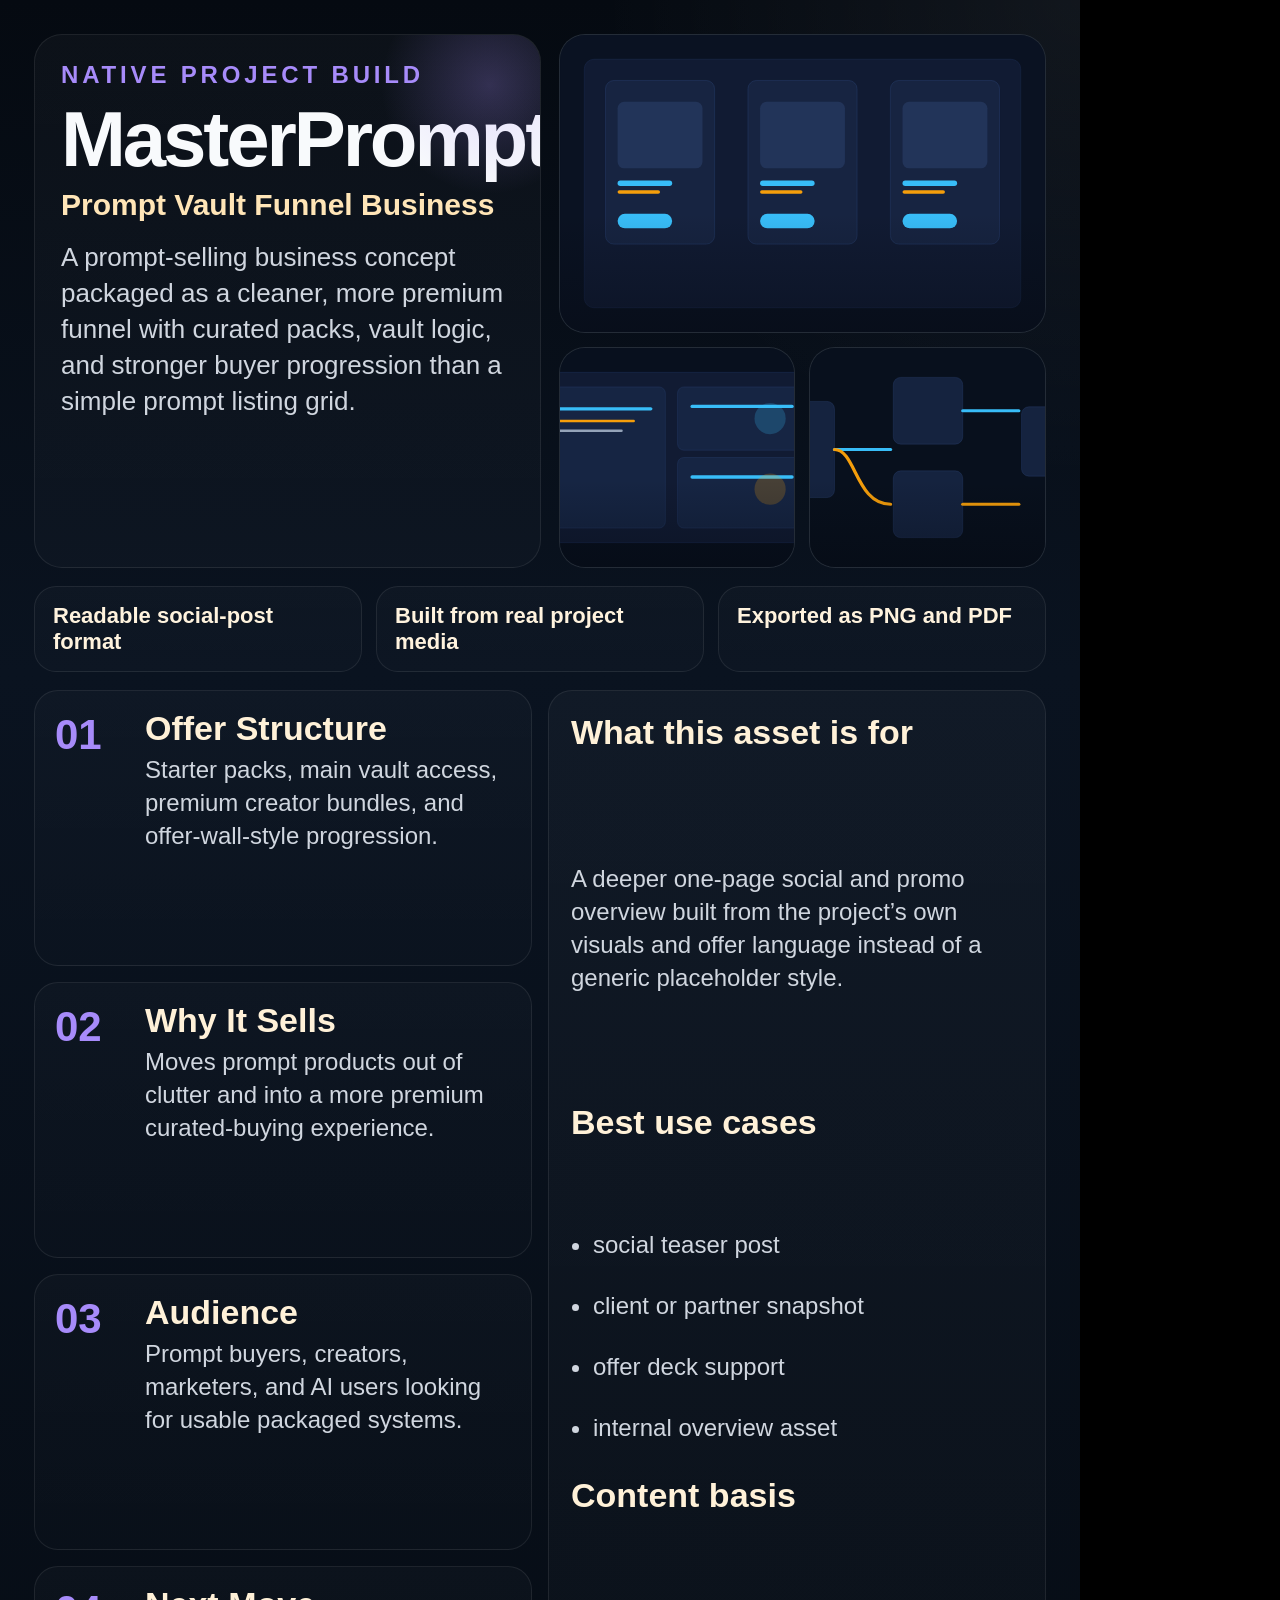
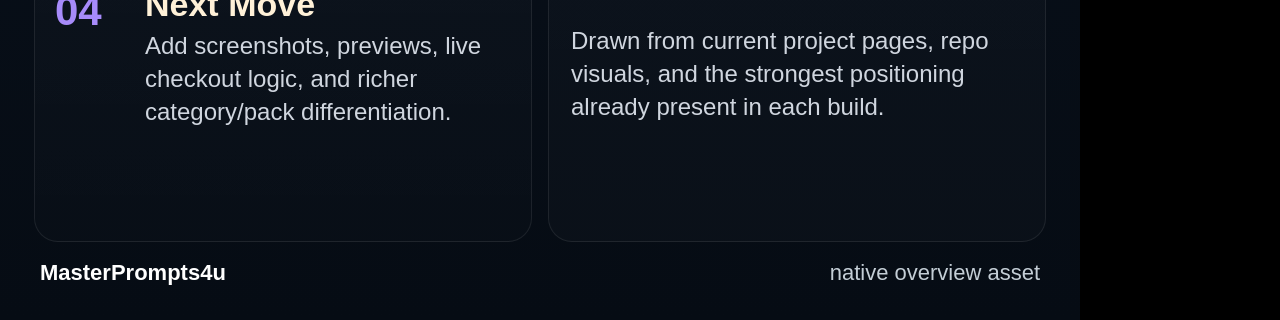
==== social-assets/native-overview.html @ 7f790cc6 "Add native-media social asset set" ====
<!DOCTYPE html><html><head><meta charset="utf-8"><style>
:root{--bg:#071018;--panel:#0c1722;--line:rgba(255,255,255,.08);--text:#f8fafc;--muted:#d0d6df;--accent:#a78bfa;--accent2:#06b6d4}*{box-sizing:border-box}html,body{margin:0;padding:0;background:#000;font-family:Inter,Arial,sans-serif}body{width:1080px;height:1920px;background:radial-gradient(circle at top right, rgba(255,255,255,.05), transparent 22%),linear-gradient(180deg,#050a11,#0a1320 35%,#060c14 100%);color:var(--text)}.page{padding:34px;display:grid;grid-template-rows:auto auto 1fr auto;gap:18px;height:100%}.hero{display:grid;grid-template-columns:1.02fr .98fr;gap:18px}.brand{background:linear-gradient(180deg,rgba(255,255,255,.03),rgba(255,255,255,.02));border:1px solid var(--line);border-radius:28px;padding:26px;position:relative;overflow:hidden;min-height:320px}.brand:before{content:'';position:absolute;right:-60px;top:-60px;width:220px;height:220px;background:radial-gradient(circle,var(--accent),transparent 70%);opacity:.25}.eyebrow{font-size:24px;letter-spacing:.16em;text-transform:uppercase;color:var(--accent);font-weight:800;margin-bottom:14px}h1{margin:0;font-size:78px;line-height:.94;letter-spacing:-.04em;max-width:8.8ch}.subtitle{margin-top:12px;font-size:30px;font-weight:800;color:#ffe5b7}.summary{margin-top:18px;font-size:26px;line-height:1.38;color:var(--muted)}.visuals{display:grid;grid-template-columns:1fr 1fr;grid-template-rows:1.15fr .85fr;gap:14px;min-height:320px}.shot{border-radius:26px;overflow:hidden;border:1px solid var(--line);background:#111a26;position:relative}.shot img{width:100%;height:100%;object-fit:cover;display:block}.shot-1{grid-column:1 / span 2}.shot:after{content:'';position:absolute;inset:auto 0 0 0;height:40%;background:linear-gradient(180deg,transparent,rgba(3,6,11,.32))}.highlight{display:grid;grid-template-columns:repeat(3,1fr);gap:14px}.chip{padding:16px 18px;border-radius:22px;border:1px solid var(--line);background:linear-gradient(180deg,rgba(255,255,255,.025),rgba(255,255,255,.015));font-size:22px;color:#fff3de;font-weight:700;min-height:86px}.body{display:grid;grid-template-columns:1fr 1fr;gap:16px}.info-card{display:grid;grid-template-columns:76px 1fr;gap:14px;align-items:start;padding:20px;border-radius:24px;border:1px solid var(--line);background:linear-gradient(180deg,rgba(255,255,255,.025),rgba(255,255,255,.012))}.count{font-size:42px;font-weight:900;color:var(--accent)}.info-card h3{margin:0 0 8px;font-size:34px;color:#fff1d8;line-height:1}.info-card p{margin:0;font-size:24px;line-height:1.38;color:var(--muted)}.aside{padding:22px;border-radius:24px;border:1px solid var(--line);background:linear-gradient(180deg,rgba(255,255,255,.03),rgba(255,255,255,.018));display:grid;gap:14px}.aside h3{margin:0;font-size:34px;color:#fff1d8}.aside p,.aside li{font-size:24px;line-height:1.38;color:var(--muted)}ul{margin:0;padding-left:22px;display:grid;gap:10px}.footer{display:flex;justify-content:space-between;align-items:center;font-size:22px;color:#c4ced6;padding:0 6px}.footer strong{color:#fff}
</style></head><body><div class="page"><div class="hero"><div class="brand"><div class="eyebrow">Native Project Build</div><h1>MasterPrompts4u</h1><div class="subtitle">Prompt Vault Funnel Business</div><div class="summary">A prompt-selling business concept packaged as a cleaner, more premium funnel with curated packs, vault logic, and stronger buyer progression than a simple prompt listing grid.</div></div><div class="visuals"><div class="shot shot-1"><img src="../assets/hero-cards.svg" alt="MasterPrompts4u visual 1"></div><div class="shot shot-2"><img src="../assets/prompt-library.svg" alt="MasterPrompts4u visual 2"></div><div class="shot shot-3"><img src="../assets/funnel-flow.svg" alt="MasterPrompts4u visual 3"></div></div></div><div class="highlight"><div class="chip">Readable social-post format</div><div class="chip">Built from real project media</div><div class="chip">Exported as PNG and PDF</div></div><div class="body"><div style="display:grid;gap:16px"><div class="info-card"><div class="count">01</div><div><h3>Offer Structure</h3><p>Starter packs, main vault access, premium creator bundles, and offer-wall-style progression.</p></div></div><div class="info-card"><div class="count">02</div><div><h3>Why It Sells</h3><p>Moves prompt products out of clutter and into a more premium curated-buying experience.</p></div></div><div class="info-card"><div class="count">03</div><div><h3>Audience</h3><p>Prompt buyers, creators, marketers, and AI users looking for usable packaged systems.</p></div></div><div class="info-card"><div class="count">04</div><div><h3>Next Move</h3><p>Add screenshots, previews, live checkout logic, and richer category/pack differentiation.</p></div></div></div><div class="aside"><h3>What this asset is for</h3><p>A deeper one-page social and promo overview built from the project’s own visuals and offer language instead of a generic placeholder style.</p><h3>Best use cases</h3><ul><li>social teaser post</li><li>client or partner snapshot</li><li>offer deck support</li><li>internal overview asset</li></ul><h3>Content basis</h3><p>Drawn from current project pages, repo visuals, and the strongest positioning already present in each build.</p></div></div><div class="footer"><div><strong>MasterPrompts4u</strong></div><div>native overview asset</div></div></div></body></html>
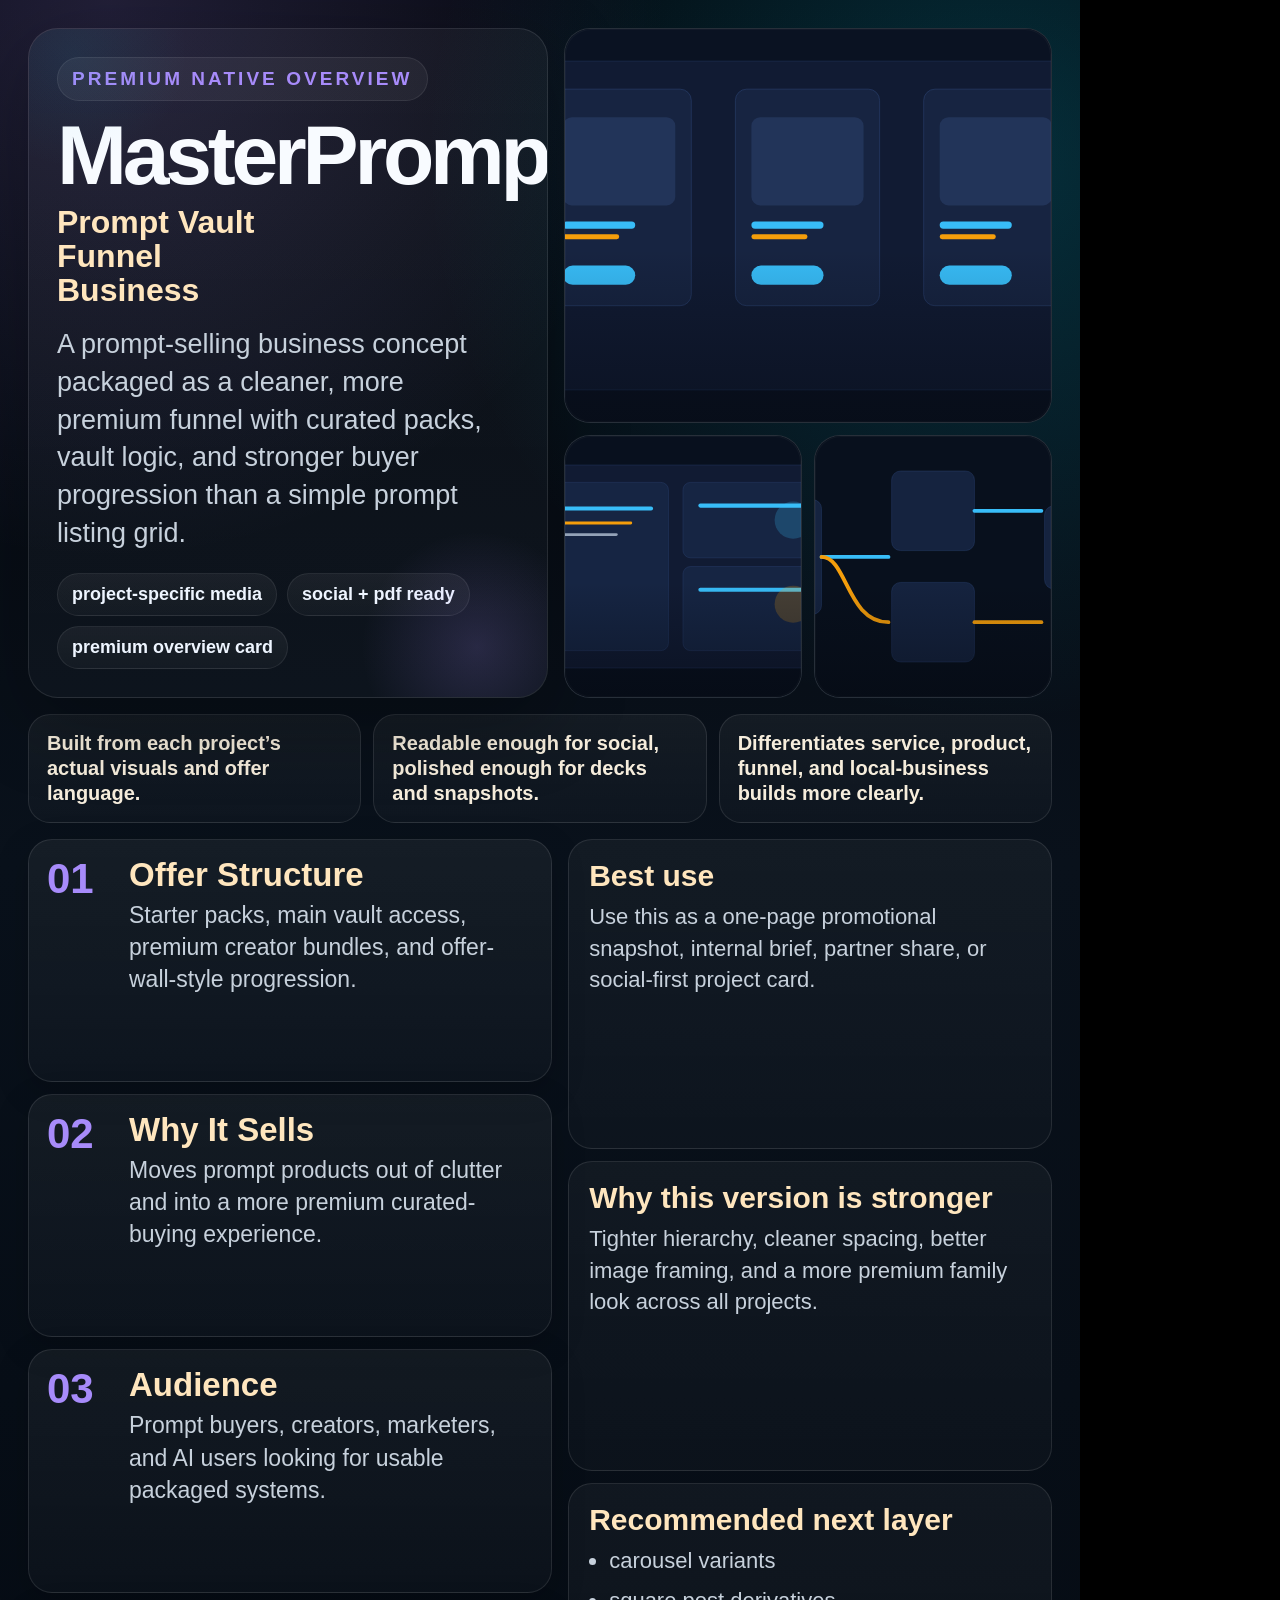
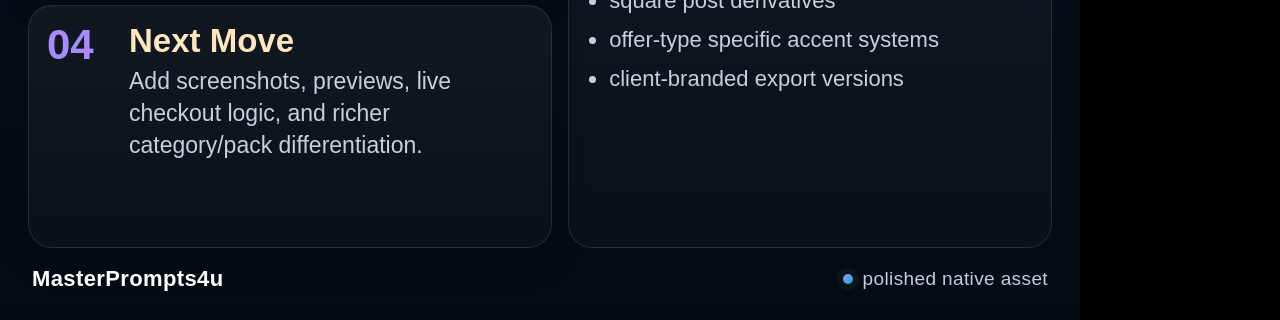
==== commit 1ce21c03: "Polish native-media social asset set" ====
--- a/social-assets/native-overview.html
+++ b/social-assets/native-overview.html
@@ -1,3 +1,16 @@
 <!DOCTYPE html><html><head><meta charset="utf-8"><style>
-:root{--bg:#071018;--panel:#0c1722;--line:rgba(255,255,255,.08);--text:#f8fafc;--muted:#d0d6df;--accent:#a78bfa;--accent2:#06b6d4}*{box-sizing:border-box}html,body{margin:0;padding:0;background:#000;font-family:Inter,Arial,sans-serif}body{width:1080px;height:1920px;background:radial-gradient(circle at top right, rgba(255,255,255,.05), transparent 22%),linear-gradient(180deg,#050a11,#0a1320 35%,#060c14 100%);color:var(--text)}.page{padding:34px;display:grid;grid-template-rows:auto auto 1fr auto;gap:18px;height:100%}.hero{display:grid;grid-template-columns:1.02fr .98fr;gap:18px}.brand{background:linear-gradient(180deg,rgba(255,255,255,.03),rgba(255,255,255,.02));border:1px solid var(--line);border-radius:28px;padding:26px;position:relative;overflow:hidden;min-height:320px}.brand:before{content:'';position:absolute;right:-60px;top:-60px;width:220px;height:220px;background:radial-gradient(circle,var(--accent),transparent 70%);opacity:.25}.eyebrow{font-size:24px;letter-spacing:.16em;text-transform:uppercase;color:var(--accent);font-weight:800;margin-bottom:14px}h1{margin:0;font-size:78px;line-height:.94;letter-spacing:-.04em;max-width:8.8ch}.subtitle{margin-top:12px;font-size:30px;font-weight:800;color:#ffe5b7}.summary{margin-top:18px;font-size:26px;line-height:1.38;color:var(--muted)}.visuals{display:grid;grid-template-columns:1fr 1fr;grid-template-rows:1.15fr .85fr;gap:14px;min-height:320px}.shot{border-radius:26px;overflow:hidden;border:1px solid var(--line);background:#111a26;position:relative}.shot img{width:100%;height:100%;object-fit:cover;display:block}.shot-1{grid-column:1 / span 2}.shot:after{content:'';position:absolute;inset:auto 0 0 0;height:40%;background:linear-gradient(180deg,transparent,rgba(3,6,11,.32))}.highlight{display:grid;grid-template-columns:repeat(3,1fr);gap:14px}.chip{padding:16px 18px;border-radius:22px;border:1px solid var(--line);background:linear-gradient(180deg,rgba(255,255,255,.025),rgba(255,255,255,.015));font-size:22px;color:#fff3de;font-weight:700;min-height:86px}.body{display:grid;grid-template-columns:1fr 1fr;gap:16px}.info-card{display:grid;grid-template-columns:76px 1fr;gap:14px;align-items:start;padding:20px;border-radius:24px;border:1px solid var(--line);background:linear-gradient(180deg,rgba(255,255,255,.025),rgba(255,255,255,.012))}.count{font-size:42px;font-weight:900;color:var(--accent)}.info-card h3{margin:0 0 8px;font-size:34px;color:#fff1d8;line-height:1}.info-card p{margin:0;font-size:24px;line-height:1.38;color:var(--muted)}.aside{padding:22px;border-radius:24px;border:1px solid var(--line);background:linear-gradient(180deg,rgba(255,255,255,.03),rgba(255,255,255,.018));display:grid;gap:14px}.aside h3{margin:0;font-size:34px;color:#fff1d8}.aside p,.aside li{font-size:24px;line-height:1.38;color:var(--muted)}ul{margin:0;padding-left:22px;display:grid;gap:10px}.footer{display:flex;justify-content:space-between;align-items:center;font-size:22px;color:#c4ced6;padding:0 6px}.footer strong{color:#fff}
-</style></head><body><div class="page"><div class="hero"><div class="brand"><div class="eyebrow">Native Project Build</div><h1>MasterPrompts4u</h1><div class="subtitle">Prompt Vault Funnel Business</div><div class="summary">A prompt-selling business concept packaged as a cleaner, more premium funnel with curated packs, vault logic, and stronger buyer progression than a simple prompt listing grid.</div></div><div class="visuals"><div class="shot shot-1"><img src="../assets/hero-cards.svg" alt="MasterPrompts4u visual 1"></div><div class="shot shot-2"><img src="../assets/prompt-library.svg" alt="MasterPrompts4u visual 2"></div><div class="shot shot-3"><img src="../assets/funnel-flow.svg" alt="MasterPrompts4u visual 3"></div></div></div><div class="highlight"><div class="chip">Readable social-post format</div><div class="chip">Built from real project media</div><div class="chip">Exported as PNG and PDF</div></div><div class="body"><div style="display:grid;gap:16px"><div class="info-card"><div class="count">01</div><div><h3>Offer Structure</h3><p>Starter packs, main vault access, premium creator bundles, and offer-wall-style progression.</p></div></div><div class="info-card"><div class="count">02</div><div><h3>Why It Sells</h3><p>Moves prompt products out of clutter and into a more premium curated-buying experience.</p></div></div><div class="info-card"><div class="count">03</div><div><h3>Audience</h3><p>Prompt buyers, creators, marketers, and AI users looking for usable packaged systems.</p></div></div><div class="info-card"><div class="count">04</div><div><h3>Next Move</h3><p>Add screenshots, previews, live checkout logic, and richer category/pack differentiation.</p></div></div></div><div class="aside"><h3>What this asset is for</h3><p>A deeper one-page social and promo overview built from the project’s own visuals and offer language instead of a generic placeholder style.</p><h3>Best use cases</h3><ul><li>social teaser post</li><li>client or partner snapshot</li><li>offer deck support</li><li>internal overview asset</li></ul><h3>Content basis</h3><p>Drawn from current project pages, repo visuals, and the strongest positioning already present in each build.</p></div></div><div class="footer"><div><strong>MasterPrompts4u</strong></div><div>native overview asset</div></div></div></body></html>+ :root{--bg:#04070d;--bg2:#09111b;--panel:rgba(10,17,27,.86);--panel2:rgba(255,255,255,.045);--line:rgba(255,255,255,.10);--text:#f8fbff;--muted:#c7d1dc;--accent:#a78bfa;--accent2:#06b6d4;--warm:#ffe6be}
+ *{box-sizing:border-box} html,body{margin:0;padding:0;background:#000;font-family:Inter,Arial,sans-serif} body{width:1080px;height:1920px;color:var(--text);background:radial-gradient(circle at 10% 0%, color-mix(in srgb,var(--accent) 18%, transparent), transparent 26%),radial-gradient(circle at 92% 8%, color-mix(in srgb,var(--accent2) 22%, transparent), transparent 28%),linear-gradient(180deg,var(--bg) 0%,var(--bg2) 45%,#050b13 100%)}
+ .page{height:100%;padding:28px;display:grid;grid-template-rows:auto auto 1fr auto;gap:16px}
+ .hero{display:grid;grid-template-columns:1fr .94fr;gap:16px}
+ .brand{position:relative;overflow:hidden;border-radius:30px;border:1px solid var(--line);padding:28px;background:linear-gradient(180deg,rgba(255,255,255,.04),rgba(255,255,255,.025));box-shadow:0 24px 80px rgba(0,0,0,.28)}
+ .brand:before{content:'';position:absolute;inset:auto -50px -70px auto;width:240px;height:240px;border-radius:50%;background:radial-gradient(circle,color-mix(in srgb,var(--accent) 55%, transparent),transparent 68%);opacity:.32}.brand:after{content:'';position:absolute;left:-70px;top:-90px;width:230px;height:230px;border-radius:50%;background:radial-gradient(circle,color-mix(in srgb,var(--accent2) 35%, transparent),transparent 70%);opacity:.22}
+ .eyebrow{display:inline-flex;align-items:center;gap:10px;padding:10px 14px;border-radius:999px;background:rgba(255,255,255,.05);border:1px solid rgba(255,255,255,.08);font-size:19px;font-weight:800;letter-spacing:.16em;text-transform:uppercase;color:var(--accent)}
+ h1{margin:16px 0 12px;font-size:84px;line-height:.92;letter-spacing:-.05em;max-width:8ch;text-wrap:balance}.subtitle{font-size:32px;line-height:1.06;font-weight:800;color:var(--warm);max-width:14ch}.summary{margin-top:18px;font-size:27px;line-height:1.4;color:var(--muted);max-width:29ch}
+ .hero-meta{display:flex;gap:10px;flex-wrap:wrap;margin-top:20px}.meta{padding:10px 14px;border-radius:999px;background:linear-gradient(180deg,rgba(255,255,255,.06),rgba(255,255,255,.03));border:1px solid rgba(255,255,255,.08);font-size:18px;font-weight:700;color:#eef5ff}
+ .visuals{display:grid;grid-template-columns:1fr 1fr;grid-template-rows:1.2fr .8fr;gap:12px}.shot{margin:0;border-radius:26px;overflow:hidden;border:1px solid var(--line);background:#0f1722;position:relative;min-height:145px}.shot img{width:100%;height:100%;object-fit:cover;display:block}.shot-1{grid-column:1/span 2}.shot:after{content:'';position:absolute;inset:auto 0 0 0;height:44%;background:linear-gradient(180deg,transparent,rgba(4,7,13,.42))}.shot:before{content:'';position:absolute;inset:0;border-radius:inherit;box-shadow:inset 0 0 0 1px rgba(255,255,255,.03);pointer-events:none}
+ .value-row{display:grid;grid-template-columns:repeat(3,1fr);gap:12px}.pill{padding:16px 18px;border-radius:22px;border:1px solid var(--line);background:linear-gradient(180deg,rgba(255,255,255,.05),rgba(255,255,255,.025));font-size:20px;line-height:1.25;color:#f6eddc;font-weight:700;min-height:82px;display:flex;align-items:center}
+ .body{display:grid;grid-template-columns:1.04fr .96fr;gap:16px}.left{display:grid;gap:12px}.info-card{display:grid;grid-template-columns:68px 1fr;gap:14px;padding:18px;border-radius:24px;border:1px solid var(--line);background:linear-gradient(180deg,rgba(255,255,255,.05),rgba(255,255,255,.022));box-shadow:0 10px 34px rgba(0,0,0,.18)}.count{font-size:42px;line-height:1;font-weight:900;color:var(--accent)}.info-card h3{margin:0 0 8px;font-size:33px;line-height:1;color:var(--warm)}.info-card p{margin:0;font-size:23px;line-height:1.4;color:var(--muted)}
+ .aside{display:grid;gap:12px}.aside-card{padding:20px;border-radius:24px;border:1px solid var(--line);background:linear-gradient(180deg,rgba(255,255,255,.045),rgba(255,255,255,.022))}.aside-card h3{margin:0 0 10px;font-size:30px;color:var(--warm);line-height:1.05}.aside-card p,.aside-card li{margin:0;font-size:22px;line-height:1.42;color:var(--muted)} ul{margin:0;padding-left:20px;display:grid;gap:8px}
+ .footer{display:flex;justify-content:space-between;align-items:center;padding:2px 4px 0;color:#c2ceda;font-size:19px;letter-spacing:.02em}.footer strong{font-size:22px;color:#fff}.footer .right{display:flex;align-items:center;gap:10px}.dot{width:10px;height:10px;border-radius:50%;background:linear-gradient(135deg,var(--accent),var(--accent2));box-shadow:0 0 0 6px rgba(255,255,255,.03)}
+ </style></head><body><div class="page"><section class="hero"><div class="brand"><div class="eyebrow">Premium Native Overview</div><h1>MasterPrompts4u</h1><div class="subtitle">Prompt Vault Funnel Business</div><div class="summary">A prompt-selling business concept packaged as a cleaner, more premium funnel with curated packs, vault logic, and stronger buyer progression than a simple prompt listing grid.</div><div class="hero-meta"><div class="meta">project-specific media</div><div class="meta">social + pdf ready</div><div class="meta">premium overview card</div></div></div><div class="visuals"><figure class="shot shot-1"><img src="../assets/hero-cards.svg" alt="MasterPrompts4u visual 1"></figure><figure class="shot shot-2"><img src="../assets/prompt-library.svg" alt="MasterPrompts4u visual 2"></figure><figure class="shot shot-3"><img src="../assets/funnel-flow.svg" alt="MasterPrompts4u visual 3"></figure></div></section><section class="value-row"><div class="pill">Built from each project’s actual visuals and offer language.</div><div class="pill">Readable enough for social, polished enough for decks and snapshots.</div><div class="pill">Differentiates service, product, funnel, and local-business builds more clearly.</div></section><section class="body"><div class="left"><article class="info-card"><div class="count">01</div><div><h3>Offer Structure</h3><p>Starter packs, main vault access, premium creator bundles, and offer-wall-style progression.</p></div></article><article class="info-card"><div class="count">02</div><div><h3>Why It Sells</h3><p>Moves prompt products out of clutter and into a more premium curated-buying experience.</p></div></article><article class="info-card"><div class="count">03</div><div><h3>Audience</h3><p>Prompt buyers, creators, marketers, and AI users looking for usable packaged systems.</p></div></article><article class="info-card"><div class="count">04</div><div><h3>Next Move</h3><p>Add screenshots, previews, live checkout logic, and richer category/pack differentiation.</p></div></article></div><div class="aside"><div class="aside-card"><h3>Best use</h3><p>Use this as a one-page promotional snapshot, internal brief, partner share, or social-first project card.</p></div><div class="aside-card"><h3>Why this version is stronger</h3><p>Tighter hierarchy, cleaner spacing, better image framing, and a more premium family look across all projects.</p></div><div class="aside-card"><h3>Recommended next layer</h3><ul><li>carousel variants</li><li>square post derivatives</li><li>offer-type specific accent systems</li><li>client-branded export versions</li></ul></div></div></section><footer class="footer"><div><strong>MasterPrompts4u</strong></div><div class="right"><span class="dot"></span><span>polished native asset</span></div></footer></div></body></html>
